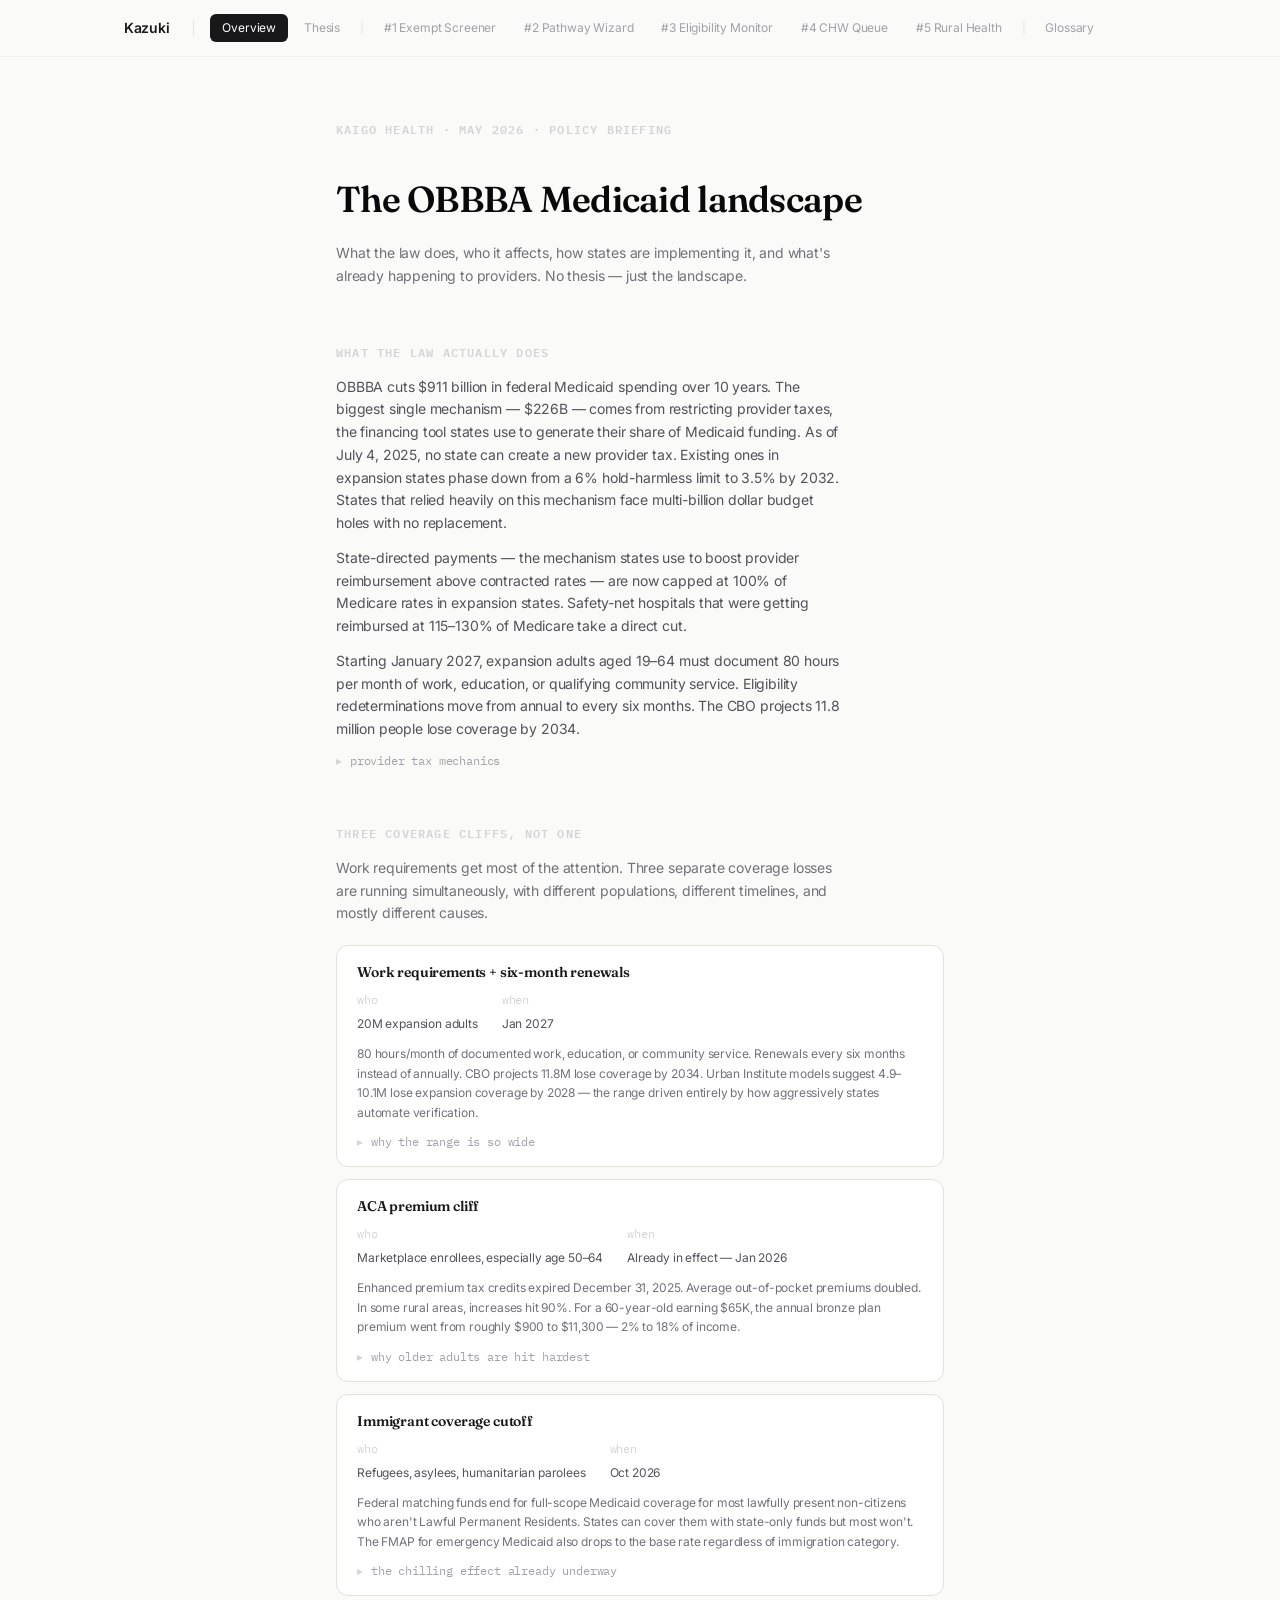
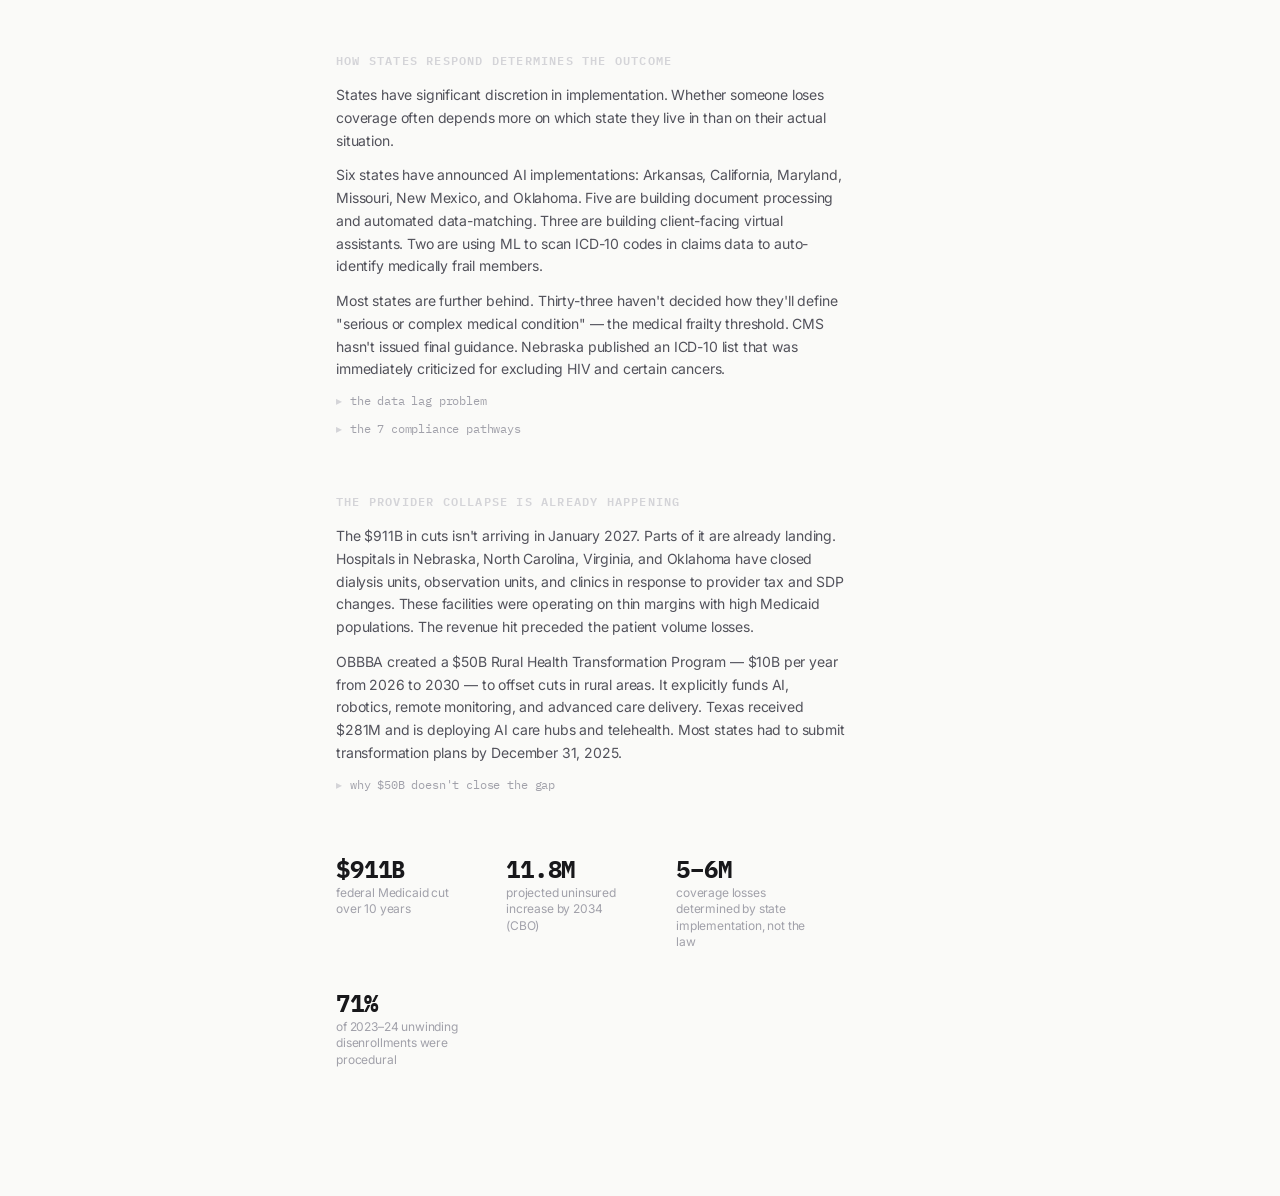
==== writing/medicaid-last-mile/index.html @ a28db586 "Add Medicaid Last Mile interactive post Deploys the Kaigo medicaid-ideas React app as a routed inter" ====
<!doctype html>
<html lang="en">
  <head>
    <meta charset="UTF-8" />
    <meta name="viewport" content="width=device-width, initial-scale=1.0" />
    <title>Medicaid Last Mile — Kaigo Health Thesis | Kazuki</title>
    <meta name="description" content="Millions of eligible people are going to lose Medicaid next year. Not because they stop qualifying — because the compliance systems don't work. Kaigo's working thesis and five product ideas." />
    <link rel="preconnect" href="https://fonts.googleapis.com" />
    <link rel="preconnect" href="https://fonts.gstatic.com" crossorigin />
    <link href="https://fonts.googleapis.com/css2?family=Fraunces:ital,opsz,wght@0,9..144,300;0,9..144,600;0,9..144,700;1,9..144,300&family=IBM+Plex+Mono:wght@400;500&family=Inter:wght@300;400;500;600&display=swap" rel="stylesheet" />
    <script type="module" crossorigin src="/writing/medicaid-last-mile/assets/index-Xry4Dl4O.js"></script>
    <link rel="stylesheet" crossorigin href="/writing/medicaid-last-mile/assets/index-Bd_OWXbX.css">
  </head>
  <body>
    <div id="root"></div>
  </body>
</html>
---- writing/medicaid-last-mile/assets/index-Bd_OWXbX.css ----
*,:before,:after{--tw-border-spacing-x: 0;--tw-border-spacing-y: 0;--tw-translate-x: 0;--tw-translate-y: 0;--tw-rotate: 0;--tw-skew-x: 0;--tw-skew-y: 0;--tw-scale-x: 1;--tw-scale-y: 1;--tw-pan-x: ;--tw-pan-y: ;--tw-pinch-zoom: ;--tw-scroll-snap-strictness: proximity;--tw-gradient-from-position: ;--tw-gradient-via-position: ;--tw-gradient-to-position: ;--tw-ordinal: ;--tw-slashed-zero: ;--tw-numeric-figure: ;--tw-numeric-spacing: ;--tw-numeric-fraction: ;--tw-ring-inset: ;--tw-ring-offset-width: 0px;--tw-ring-offset-color: #fff;--tw-ring-color: rgb(59 130 246 / .5);--tw-ring-offset-shadow: 0 0 #0000;--tw-ring-shadow: 0 0 #0000;--tw-shadow: 0 0 #0000;--tw-shadow-colored: 0 0 #0000;--tw-blur: ;--tw-brightness: ;--tw-contrast: ;--tw-grayscale: ;--tw-hue-rotate: ;--tw-invert: ;--tw-saturate: ;--tw-sepia: ;--tw-drop-shadow: ;--tw-backdrop-blur: ;--tw-backdrop-brightness: ;--tw-backdrop-contrast: ;--tw-backdrop-grayscale: ;--tw-backdrop-hue-rotate: ;--tw-backdrop-invert: ;--tw-backdrop-opacity: ;--tw-backdrop-saturate: ;--tw-backdrop-sepia: ;--tw-contain-size: ;--tw-contain-layout: ;--tw-contain-paint: ;--tw-contain-style: }::backdrop{--tw-border-spacing-x: 0;--tw-border-spacing-y: 0;--tw-translate-x: 0;--tw-translate-y: 0;--tw-rotate: 0;--tw-skew-x: 0;--tw-skew-y: 0;--tw-scale-x: 1;--tw-scale-y: 1;--tw-pan-x: ;--tw-pan-y: ;--tw-pinch-zoom: ;--tw-scroll-snap-strictness: proximity;--tw-gradient-from-position: ;--tw-gradient-via-position: ;--tw-gradient-to-position: ;--tw-ordinal: ;--tw-slashed-zero: ;--tw-numeric-figure: ;--tw-numeric-spacing: ;--tw-numeric-fraction: ;--tw-ring-inset: ;--tw-ring-offset-width: 0px;--tw-ring-offset-color: #fff;--tw-ring-color: rgb(59 130 246 / .5);--tw-ring-offset-shadow: 0 0 #0000;--tw-ring-shadow: 0 0 #0000;--tw-shadow: 0 0 #0000;--tw-shadow-colored: 0 0 #0000;--tw-blur: ;--tw-brightness: ;--tw-contrast: ;--tw-grayscale: ;--tw-hue-rotate: ;--tw-invert: ;--tw-saturate: ;--tw-sepia: ;--tw-drop-shadow: ;--tw-backdrop-blur: ;--tw-backdrop-brightness: ;--tw-backdrop-contrast: ;--tw-backdrop-grayscale: ;--tw-backdrop-hue-rotate: ;--tw-backdrop-invert: ;--tw-backdrop-opacity: ;--tw-backdrop-saturate: ;--tw-backdrop-sepia: ;--tw-contain-size: ;--tw-contain-layout: ;--tw-contain-paint: ;--tw-contain-style: }*,:before,:after{box-sizing:border-box;border-width:0;border-style:solid;border-color:#e5e7eb}:before,:after{--tw-content: ""}html,:host{line-height:1.5;-webkit-text-size-adjust:100%;-moz-tab-size:4;-o-tab-size:4;tab-size:4;font-family:DM Sans,system-ui,sans-serif;font-feature-settings:normal;font-variation-settings:normal;-webkit-tap-highlight-color:transparent}body{margin:0;line-height:inherit}hr{height:0;color:inherit;border-top-width:1px}abbr:where([title]){-webkit-text-decoration:underline dotted;text-decoration:underline dotted}h1,h2,h3,h4,h5,h6{font-size:inherit;font-weight:inherit}a{color:inherit;text-decoration:inherit}b,strong{font-weight:bolder}code,kbd,samp,pre{font-family:IBM Plex Mono,monospace;font-feature-settings:normal;font-variation-settings:normal;font-size:1em}small{font-size:80%}sub,sup{font-size:75%;line-height:0;position:relative;vertical-align:baseline}sub{bottom:-.25em}sup{top:-.5em}table{text-indent:0;border-color:inherit;border-collapse:collapse}button,input,optgroup,select,textarea{font-family:inherit;font-feature-settings:inherit;font-variation-settings:inherit;font-size:100%;font-weight:inherit;line-height:inherit;letter-spacing:inherit;color:inherit;margin:0;padding:0}button,select{text-transform:none}button,input:where([type=button]),input:where([type=reset]),input:where([type=submit]){-webkit-appearance:button;background-color:transparent;background-image:none}:-moz-focusring{outline:auto}:-moz-ui-invalid{box-shadow:none}progress{vertical-align:baseline}::-webkit-inner-spin-button,::-webkit-outer-spin-button{height:auto}[type=search]{-webkit-appearance:textfield;outline-offset:-2px}::-webkit-search-decoration{-webkit-appearance:none}::-webkit-file-upload-button{-webkit-appearance:button;font:inherit}summary{display:list-item}blockquote,dl,dd,h1,h2,h3,h4,h5,h6,hr,figure,p,pre{margin:0}fieldset{margin:0;padding:0}legend{padding:0}ol,ul,menu{list-style:none;margin:0;padding:0}dialog{padding:0}textarea{resize:vertical}input::-moz-placeholder,textarea::-moz-placeholder{opacity:1;color:#9ca3af}input::placeholder,textarea::placeholder{opacity:1;color:#9ca3af}button,[role=button]{cursor:pointer}:disabled{cursor:default}img,svg,video,canvas,audio,iframe,embed,object{display:block;vertical-align:middle}img,video{max-width:100%;height:auto}[hidden]:where(:not([hidden=until-found])){display:none}.visible{visibility:visible}.collapse{visibility:collapse}.fixed{position:fixed}.absolute{position:absolute}.relative{position:relative}.sticky{position:sticky}.-left-5{left:-1.25rem}.bottom-2{bottom:.5rem}.left-\[5px\]{left:5px}.right-5{right:1.25rem}.top-0{top:0}.top-1{top:.25rem}.top-1\/2{top:50%}.top-2{top:.5rem}.z-40{z-index:40}.z-50{z-index:50}.m-3{margin:.75rem}.mx-1{margin-left:.25rem;margin-right:.25rem}.mx-auto{margin-left:auto;margin-right:auto}.mb-0{margin-bottom:0}.mb-0\.5{margin-bottom:.125rem}.mb-1{margin-bottom:.25rem}.mb-1\.5{margin-bottom:.375rem}.mb-10{margin-bottom:2.5rem}.mb-14{margin-bottom:3.5rem}.mb-2{margin-bottom:.5rem}.mb-2\.5{margin-bottom:.625rem}.mb-3{margin-bottom:.75rem}.mb-4{margin-bottom:1rem}.mb-5{margin-bottom:1.25rem}.mb-6{margin-bottom:1.5rem}.mb-8{margin-bottom:2rem}.ml-1{margin-left:.25rem}.ml-4{margin-left:1rem}.ml-7{margin-left:1.75rem}.ml-8{margin-left:2rem}.ml-auto{margin-left:auto}.mr-4{margin-right:1rem}.mr-6{margin-right:1.5rem}.mr-\[3px\]{margin-right:3px}.mt-0\.5{margin-top:.125rem}.mt-1{margin-top:.25rem}.mt-1\.5{margin-top:.375rem}.mt-3{margin-top:.75rem}.mt-4{margin-top:1rem}.mt-5{margin-top:1.25rem}.mt-auto{margin-top:auto}.mt-px{margin-top:1px}.block{display:block}.inline{display:inline}.flex{display:flex}.grid{display:grid}.hidden{display:none}.h-1{height:.25rem}.h-1\.5{height:.375rem}.h-12{height:3rem}.h-14{height:3.5rem}.h-2\.5{height:.625rem}.h-3{height:.75rem}.h-4{height:1rem}.h-8{height:2rem}.h-fit{height:-moz-fit-content;height:fit-content}.h-px{height:1px}.min-h-screen{min-height:100vh}.w-1\.5{width:.375rem}.w-1\/2{width:50%}.w-10{width:2.5rem}.w-12{width:3rem}.w-2\.5{width:.625rem}.w-2\/5{width:40%}.w-20{width:5rem}.w-24{width:6rem}.w-3{width:.75rem}.w-4{width:1rem}.w-5\/12{width:41.666667%}.w-7{width:1.75rem}.w-8{width:2rem}.w-full{width:100%}.w-px{width:1px}.min-w-0{min-width:0px}.max-w-2xl{max-width:42rem}.max-w-\[120px\]{max-width:120px}.max-w-\[130px\]{max-width:130px}.max-w-lg{max-width:32rem}.max-w-xl{max-width:36rem}.max-w-xs{max-width:20rem}.flex-1{flex:1 1 0%}.flex-shrink-0{flex-shrink:0}.-translate-y-1\/2{--tw-translate-y: -50%;transform:translate(var(--tw-translate-x),var(--tw-translate-y)) rotate(var(--tw-rotate)) skew(var(--tw-skew-x)) skewY(var(--tw-skew-y)) scaleX(var(--tw-scale-x)) scaleY(var(--tw-scale-y))}@keyframes pulse{50%{opacity:.5}}.animate-pulse{animation:pulse 2s cubic-bezier(.4,0,.6,1) infinite}.cursor-default{cursor:default}.select-none{-webkit-user-select:none;-moz-user-select:none;user-select:none}.resize-none{resize:none}.scroll-mt-16{scroll-margin-top:4rem}.grid-cols-3{grid-template-columns:repeat(3,minmax(0,1fr))}.flex-col{flex-direction:column}.flex-wrap{flex-wrap:wrap}.items-start{align-items:flex-start}.items-end{align-items:flex-end}.items-center{align-items:center}.justify-center{justify-content:center}.justify-between{justify-content:space-between}.gap-1{gap:.25rem}.gap-1\.5{gap:.375rem}.gap-10{gap:2.5rem}.gap-2{gap:.5rem}.gap-2\.5{gap:.625rem}.gap-3{gap:.75rem}.gap-4{gap:1rem}.gap-6{gap:1.5rem}.gap-8{gap:2rem}.gap-px{gap:1px}.space-y-1>:not([hidden])~:not([hidden]){--tw-space-y-reverse: 0;margin-top:calc(.25rem * calc(1 - var(--tw-space-y-reverse)));margin-bottom:calc(.25rem * var(--tw-space-y-reverse))}.space-y-1\.5>:not([hidden])~:not([hidden]){--tw-space-y-reverse: 0;margin-top:calc(.375rem * calc(1 - var(--tw-space-y-reverse)));margin-bottom:calc(.375rem * var(--tw-space-y-reverse))}.space-y-2>:not([hidden])~:not([hidden]){--tw-space-y-reverse: 0;margin-top:calc(.5rem * calc(1 - var(--tw-space-y-reverse)));margin-bottom:calc(.5rem * var(--tw-space-y-reverse))}.space-y-2\.5>:not([hidden])~:not([hidden]){--tw-space-y-reverse: 0;margin-top:calc(.625rem * calc(1 - var(--tw-space-y-reverse)));margin-bottom:calc(.625rem * var(--tw-space-y-reverse))}.space-y-3>:not([hidden])~:not([hidden]){--tw-space-y-reverse: 0;margin-top:calc(.75rem * calc(1 - var(--tw-space-y-reverse)));margin-bottom:calc(.75rem * var(--tw-space-y-reverse))}.space-y-4>:not([hidden])~:not([hidden]){--tw-space-y-reverse: 0;margin-top:calc(1rem * calc(1 - var(--tw-space-y-reverse)));margin-bottom:calc(1rem * var(--tw-space-y-reverse))}.space-y-px>:not([hidden])~:not([hidden]){--tw-space-y-reverse: 0;margin-top:calc(1px * calc(1 - var(--tw-space-y-reverse)));margin-bottom:calc(1px * var(--tw-space-y-reverse))}.overflow-auto{overflow:auto}.overflow-hidden{overflow:hidden}.truncate{overflow:hidden;text-overflow:ellipsis;white-space:nowrap}.whitespace-nowrap{white-space:nowrap}.rounded{border-radius:.25rem}.rounded-2xl{border-radius:1rem}.rounded-full{border-radius:9999px}.rounded-lg{border-radius:.5rem}.rounded-md{border-radius:.375rem}.rounded-xl{border-radius:.75rem}.border{border-width:1px}.border-2{border-width:2px}.border-b{border-bottom-width:1px}.border-l{border-left-width:1px}.border-l-4{border-left-width:4px}.border-r{border-right-width:1px}.border-t{border-top-width:1px}.border-t-2{border-top-width:2px}.border-dashed{border-style:dashed}.border-\[\#F0F0EC\]{--tw-border-opacity: 1;border-color:rgb(240 240 236 / var(--tw-border-opacity, 1))}.border-\[\#e4e1d9\]{--tw-border-opacity: 1;border-color:rgb(228 225 217 / var(--tw-border-opacity, 1))}.border-\[\#f4f2ee\]{--tw-border-opacity: 1;border-color:rgb(244 242 238 / var(--tw-border-opacity, 1))}.border-amber-100{--tw-border-opacity: 1;border-color:rgb(254 243 199 / var(--tw-border-opacity, 1))}.border-blue-100{--tw-border-opacity: 1;border-color:rgb(219 234 254 / var(--tw-border-opacity, 1))}.border-emerald-100{--tw-border-opacity: 1;border-color:rgb(209 250 229 / var(--tw-border-opacity, 1))}.border-orange-100{--tw-border-opacity: 1;border-color:rgb(255 237 213 / var(--tw-border-opacity, 1))}.border-red-100{--tw-border-opacity: 1;border-color:rgb(254 226 226 / var(--tw-border-opacity, 1))}.border-violet-100{--tw-border-opacity: 1;border-color:rgb(237 233 254 / var(--tw-border-opacity, 1))}.border-white{--tw-border-opacity: 1;border-color:rgb(255 255 255 / var(--tw-border-opacity, 1))}.border-white\/20{border-color:#fff3}.border-zinc-100{--tw-border-opacity: 1;border-color:rgb(244 244 245 / var(--tw-border-opacity, 1))}.border-zinc-200{--tw-border-opacity: 1;border-color:rgb(228 228 231 / var(--tw-border-opacity, 1))}.border-zinc-50{--tw-border-opacity: 1;border-color:rgb(250 250 250 / var(--tw-border-opacity, 1))}.border-zinc-800{--tw-border-opacity: 1;border-color:rgb(39 39 42 / var(--tw-border-opacity, 1))}.border-zinc-900{--tw-border-opacity: 1;border-color:rgb(24 24 27 / var(--tw-border-opacity, 1))}.bg-\[\#e4e1d9\]{--tw-bg-opacity: 1;background-color:rgb(228 225 217 / var(--tw-bg-opacity, 1))}.bg-amber-400{--tw-bg-opacity: 1;background-color:rgb(251 191 36 / var(--tw-bg-opacity, 1))}.bg-amber-50{--tw-bg-opacity: 1;background-color:rgb(255 251 235 / var(--tw-bg-opacity, 1))}.bg-blue-400{--tw-bg-opacity: 1;background-color:rgb(96 165 250 / var(--tw-bg-opacity, 1))}.bg-blue-50{--tw-bg-opacity: 1;background-color:rgb(239 246 255 / var(--tw-bg-opacity, 1))}.bg-emerald-100{--tw-bg-opacity: 1;background-color:rgb(209 250 229 / var(--tw-bg-opacity, 1))}.bg-emerald-400{--tw-bg-opacity: 1;background-color:rgb(52 211 153 / var(--tw-bg-opacity, 1))}.bg-emerald-50{--tw-bg-opacity: 1;background-color:rgb(236 253 245 / var(--tw-bg-opacity, 1))}.bg-emerald-500{--tw-bg-opacity: 1;background-color:rgb(16 185 129 / var(--tw-bg-opacity, 1))}.bg-green-400{--tw-bg-opacity: 1;background-color:rgb(74 222 128 / var(--tw-bg-opacity, 1))}.bg-orange-400{--tw-bg-opacity: 1;background-color:rgb(251 146 60 / var(--tw-bg-opacity, 1))}.bg-orange-50{--tw-bg-opacity: 1;background-color:rgb(255 247 237 / var(--tw-bg-opacity, 1))}.bg-red-400{--tw-bg-opacity: 1;background-color:rgb(248 113 113 / var(--tw-bg-opacity, 1))}.bg-red-50{--tw-bg-opacity: 1;background-color:rgb(254 242 242 / var(--tw-bg-opacity, 1))}.bg-violet-50{--tw-bg-opacity: 1;background-color:rgb(245 243 255 / var(--tw-bg-opacity, 1))}.bg-white{--tw-bg-opacity: 1;background-color:rgb(255 255 255 / var(--tw-bg-opacity, 1))}.bg-white\/10{background-color:#ffffff1a}.bg-zinc-100{--tw-bg-opacity: 1;background-color:rgb(244 244 245 / var(--tw-bg-opacity, 1))}.bg-zinc-200{--tw-bg-opacity: 1;background-color:rgb(228 228 231 / var(--tw-bg-opacity, 1))}.bg-zinc-300{--tw-bg-opacity: 1;background-color:rgb(212 212 216 / var(--tw-bg-opacity, 1))}.bg-zinc-50{--tw-bg-opacity: 1;background-color:rgb(250 250 250 / var(--tw-bg-opacity, 1))}.bg-zinc-700{--tw-bg-opacity: 1;background-color:rgb(63 63 70 / var(--tw-bg-opacity, 1))}.bg-zinc-800{--tw-bg-opacity: 1;background-color:rgb(39 39 42 / var(--tw-bg-opacity, 1))}.bg-zinc-900{--tw-bg-opacity: 1;background-color:rgb(24 24 27 / var(--tw-bg-opacity, 1))}.p-12{padding:3rem}.p-2{padding:.5rem}.p-2\.5{padding:.625rem}.p-3{padding:.75rem}.p-4{padding:1rem}.p-5{padding:1.25rem}.p-6{padding:1.5rem}.p-8{padding:2rem}.px-1{padding-left:.25rem;padding-right:.25rem}.px-1\.5{padding-left:.375rem;padding-right:.375rem}.px-2{padding-left:.5rem;padding-right:.5rem}.px-2\.5{padding-left:.625rem;padding-right:.625rem}.px-3{padding-left:.75rem;padding-right:.75rem}.px-4{padding-left:1rem;padding-right:1rem}.px-5{padding-left:1.25rem;padding-right:1.25rem}.px-6{padding-left:1.5rem;padding-right:1.5rem}.px-8{padding-left:2rem;padding-right:2rem}.py-0\.5{padding-top:.125rem;padding-bottom:.125rem}.py-1{padding-top:.25rem;padding-bottom:.25rem}.py-1\.5{padding-top:.375rem;padding-bottom:.375rem}.py-12{padding-top:3rem;padding-bottom:3rem}.py-2{padding-top:.5rem;padding-bottom:.5rem}.py-2\.5{padding-top:.625rem;padding-bottom:.625rem}.py-20{padding-top:5rem;padding-bottom:5rem}.py-3{padding-top:.75rem;padding-bottom:.75rem}.py-4{padding-top:1rem;padding-bottom:1rem}.py-5{padding-top:1.25rem;padding-bottom:1.25rem}.pb-14{padding-bottom:3.5rem}.pb-16{padding-bottom:4rem}.pb-20{padding-bottom:5rem}.pb-24{padding-bottom:6rem}.pb-3{padding-bottom:.75rem}.pb-32{padding-bottom:8rem}.pb-4{padding-bottom:1rem}.pb-6{padding-bottom:1.5rem}.pl-4{padding-left:1rem}.pl-5{padding-left:1.25rem}.pl-7{padding-left:1.75rem}.pt-0{padding-top:0}.pt-16{padding-top:4rem}.pt-2{padding-top:.5rem}.pt-4{padding-top:1rem}.pt-8{padding-top:2rem}.text-left{text-align:left}.text-center{text-align:center}.text-right{text-align:right}.font-mono{font-family:IBM Plex Mono,monospace}.text-2xl{font-size:1.5rem;line-height:2rem}.text-3xl{font-size:1.875rem;line-height:2.25rem}.text-4xl{font-size:2.25rem;line-height:2.5rem}.text-base{font-size:1rem;line-height:1.5rem}.text-lg{font-size:1.125rem;line-height:1.75rem}.text-sm{font-size:.875rem;line-height:1.25rem}.text-xl{font-size:1.25rem;line-height:1.75rem}.text-xs{font-size:.75rem;line-height:1rem}.font-bold{font-weight:700}.font-medium{font-weight:500}.font-semibold{font-weight:600}.uppercase{text-transform:uppercase}.italic{font-style:italic}.tabular-nums{--tw-numeric-spacing: tabular-nums;font-variant-numeric:var(--tw-ordinal) var(--tw-slashed-zero) var(--tw-numeric-figure) var(--tw-numeric-spacing) var(--tw-numeric-fraction)}.leading-none{line-height:1}.leading-relaxed{line-height:1.625}.leading-snug{line-height:1.375}.leading-tight{line-height:1.25}.tracking-\[0\.2em\]{letter-spacing:.2em}.tracking-widest{letter-spacing:.1em}.text-amber-500{--tw-text-opacity: 1;color:rgb(245 158 11 / var(--tw-text-opacity, 1))}.text-amber-600{--tw-text-opacity: 1;color:rgb(217 119 6 / var(--tw-text-opacity, 1))}.text-amber-700{--tw-text-opacity: 1;color:rgb(180 83 9 / var(--tw-text-opacity, 1))}.text-amber-800{--tw-text-opacity: 1;color:rgb(146 64 14 / var(--tw-text-opacity, 1))}.text-blue-400{--tw-text-opacity: 1;color:rgb(96 165 250 / var(--tw-text-opacity, 1))}.text-blue-600{--tw-text-opacity: 1;color:rgb(37 99 235 / var(--tw-text-opacity, 1))}.text-blue-700{--tw-text-opacity: 1;color:rgb(29 78 216 / var(--tw-text-opacity, 1))}.text-blue-800{--tw-text-opacity: 1;color:rgb(30 64 175 / var(--tw-text-opacity, 1))}.text-emerald-400{--tw-text-opacity: 1;color:rgb(52 211 153 / var(--tw-text-opacity, 1))}.text-emerald-500{--tw-text-opacity: 1;color:rgb(16 185 129 / var(--tw-text-opacity, 1))}.text-emerald-600{--tw-text-opacity: 1;color:rgb(5 150 105 / var(--tw-text-opacity, 1))}.text-emerald-700{--tw-text-opacity: 1;color:rgb(4 120 87 / var(--tw-text-opacity, 1))}.text-emerald-800{--tw-text-opacity: 1;color:rgb(6 95 70 / var(--tw-text-opacity, 1))}.text-orange-500{--tw-text-opacity: 1;color:rgb(249 115 22 / var(--tw-text-opacity, 1))}.text-orange-700{--tw-text-opacity: 1;color:rgb(194 65 12 / var(--tw-text-opacity, 1))}.text-red-400{--tw-text-opacity: 1;color:rgb(248 113 113 / var(--tw-text-opacity, 1))}.text-red-500{--tw-text-opacity: 1;color:rgb(239 68 68 / var(--tw-text-opacity, 1))}.text-red-600{--tw-text-opacity: 1;color:rgb(220 38 38 / var(--tw-text-opacity, 1))}.text-red-700{--tw-text-opacity: 1;color:rgb(185 28 28 / var(--tw-text-opacity, 1))}.text-violet-600{--tw-text-opacity: 1;color:rgb(124 58 237 / var(--tw-text-opacity, 1))}.text-white{--tw-text-opacity: 1;color:rgb(255 255 255 / var(--tw-text-opacity, 1))}.text-zinc-200{--tw-text-opacity: 1;color:rgb(228 228 231 / var(--tw-text-opacity, 1))}.text-zinc-300{--tw-text-opacity: 1;color:rgb(212 212 216 / var(--tw-text-opacity, 1))}.text-zinc-400{--tw-text-opacity: 1;color:rgb(161 161 170 / var(--tw-text-opacity, 1))}.text-zinc-500{--tw-text-opacity: 1;color:rgb(113 113 122 / var(--tw-text-opacity, 1))}.text-zinc-600{--tw-text-opacity: 1;color:rgb(82 82 91 / var(--tw-text-opacity, 1))}.text-zinc-700{--tw-text-opacity: 1;color:rgb(63 63 70 / var(--tw-text-opacity, 1))}.text-zinc-800{--tw-text-opacity: 1;color:rgb(39 39 42 / var(--tw-text-opacity, 1))}.text-zinc-900{--tw-text-opacity: 1;color:rgb(24 24 27 / var(--tw-text-opacity, 1))}.text-zinc-950{--tw-text-opacity: 1;color:rgb(9 9 11 / var(--tw-text-opacity, 1))}.placeholder-zinc-300::-moz-placeholder{--tw-placeholder-opacity: 1;color:rgb(212 212 216 / var(--tw-placeholder-opacity, 1))}.placeholder-zinc-300::placeholder{--tw-placeholder-opacity: 1;color:rgb(212 212 216 / var(--tw-placeholder-opacity, 1))}.opacity-50{opacity:.5}.shadow{--tw-shadow: 0 1px 3px 0 rgb(0 0 0 / .1), 0 1px 2px -1px rgb(0 0 0 / .1);--tw-shadow-colored: 0 1px 3px 0 var(--tw-shadow-color), 0 1px 2px -1px var(--tw-shadow-color);box-shadow:var(--tw-ring-offset-shadow, 0 0 #0000),var(--tw-ring-shadow, 0 0 #0000),var(--tw-shadow)}.shadow-2xl{--tw-shadow: 0 25px 50px -12px rgb(0 0 0 / .25);--tw-shadow-colored: 0 25px 50px -12px var(--tw-shadow-color);box-shadow:var(--tw-ring-offset-shadow, 0 0 #0000),var(--tw-ring-shadow, 0 0 #0000),var(--tw-shadow)}.blur{--tw-blur: blur(8px);filter:var(--tw-blur) var(--tw-brightness) var(--tw-contrast) var(--tw-grayscale) var(--tw-hue-rotate) var(--tw-invert) var(--tw-saturate) var(--tw-sepia) var(--tw-drop-shadow)}.filter{filter:var(--tw-blur) var(--tw-brightness) var(--tw-contrast) var(--tw-grayscale) var(--tw-hue-rotate) var(--tw-invert) var(--tw-saturate) var(--tw-sepia) var(--tw-drop-shadow)}.transition{transition-property:color,background-color,border-color,text-decoration-color,fill,stroke,opacity,box-shadow,transform,filter,backdrop-filter;transition-timing-function:cubic-bezier(.4,0,.2,1);transition-duration:.15s}.transition-all{transition-property:all;transition-timing-function:cubic-bezier(.4,0,.2,1);transition-duration:.15s}.transition-colors{transition-property:color,background-color,border-color,text-decoration-color,fill,stroke;transition-timing-function:cubic-bezier(.4,0,.2,1);transition-duration:.15s}.duration-150{transition-duration:.15s}.duration-200{transition-duration:.2s}.duration-300{transition-duration:.3s}:root{--page-bg: #FAFAF8;--sidebar-bg: #F0F0EC;--card-bg: #ffffff;--ink: #1A1A1A;--ink-muted: #6B6B6B;--ink-faint: #9B9B9B;--chain-problem: #dc2626;--chain-prior: #c2410c;--chain-shift: #1d4ed8;--chain-approach: #15803d;--chain-reality: #a16207;--rule: #E8E8E4}*{box-sizing:border-box}body{margin:0;background:var(--page-bg);color:var(--ink);font-family:Inter,system-ui,sans-serif;-webkit-font-smoothing:antialiased;letter-spacing:-.01em}.evidence{font-family:IBM Plex Mono,monospace;font-size:.8em;font-weight:500;background:#fef3c7;color:#92400e;padding:0 4px;border-radius:2px}.chain-line{background:linear-gradient(to bottom,var(--chain-problem) 0%,var(--chain-prior) 25%,var(--chain-shift) 50%,var(--chain-approach) 75%,var(--chain-reality) 100%)}@keyframes sectionPulse{0%{background-color:#fbbf2426}to{background-color:transparent}}.section-pulse{animation:sectionPulse 1.2s ease-out forwards}::-webkit-scrollbar{width:6px;height:6px}::-webkit-scrollbar-track{background:transparent}::-webkit-scrollbar-thumb{background:var(--rule);border-radius:3px}::-webkit-scrollbar-thumb:hover{background:var(--ink-faint)}.last\:border-0:last-child{border-width:0px}.hover\:border-zinc-300:hover{--tw-border-opacity: 1;border-color:rgb(212 212 216 / var(--tw-border-opacity, 1))}.hover\:border-zinc-400:hover{--tw-border-opacity: 1;border-color:rgb(161 161 170 / var(--tw-border-opacity, 1))}.hover\:bg-red-50:hover{--tw-bg-opacity: 1;background-color:rgb(254 242 242 / var(--tw-bg-opacity, 1))}.hover\:bg-zinc-200\/60:hover{background-color:#e4e4e799}.hover\:bg-zinc-50:hover{--tw-bg-opacity: 1;background-color:rgb(250 250 250 / var(--tw-bg-opacity, 1))}.hover\:bg-zinc-700:hover{--tw-bg-opacity: 1;background-color:rgb(63 63 70 / var(--tw-bg-opacity, 1))}.hover\:text-zinc-500:hover{--tw-text-opacity: 1;color:rgb(113 113 122 / var(--tw-text-opacity, 1))}.hover\:text-zinc-600:hover{--tw-text-opacity: 1;color:rgb(82 82 91 / var(--tw-text-opacity, 1))}.hover\:text-zinc-700:hover{--tw-text-opacity: 1;color:rgb(63 63 70 / var(--tw-text-opacity, 1))}.hover\:shadow-sm:hover{--tw-shadow: 0 1px 2px 0 rgb(0 0 0 / .05);--tw-shadow-colored: 0 1px 2px 0 var(--tw-shadow-color);box-shadow:var(--tw-ring-offset-shadow, 0 0 #0000),var(--tw-ring-shadow, 0 0 #0000),var(--tw-shadow)}.focus\:border-zinc-400:focus{--tw-border-opacity: 1;border-color:rgb(161 161 170 / var(--tw-border-opacity, 1))}.focus\:outline-none:focus{outline:2px solid transparent;outline-offset:2px}.group:hover .group-hover\:scale-125{--tw-scale-x: 1.25;--tw-scale-y: 1.25;transform:translate(var(--tw-translate-x),var(--tw-translate-y)) rotate(var(--tw-rotate)) skew(var(--tw-skew-x)) skewY(var(--tw-skew-y)) scaleX(var(--tw-scale-x)) scaleY(var(--tw-scale-y))}.group:hover .group-hover\:text-zinc-500{--tw-text-opacity: 1;color:rgb(113 113 122 / var(--tw-text-opacity, 1))}@media (min-width: 1024px){.lg\:flex{display:flex}}
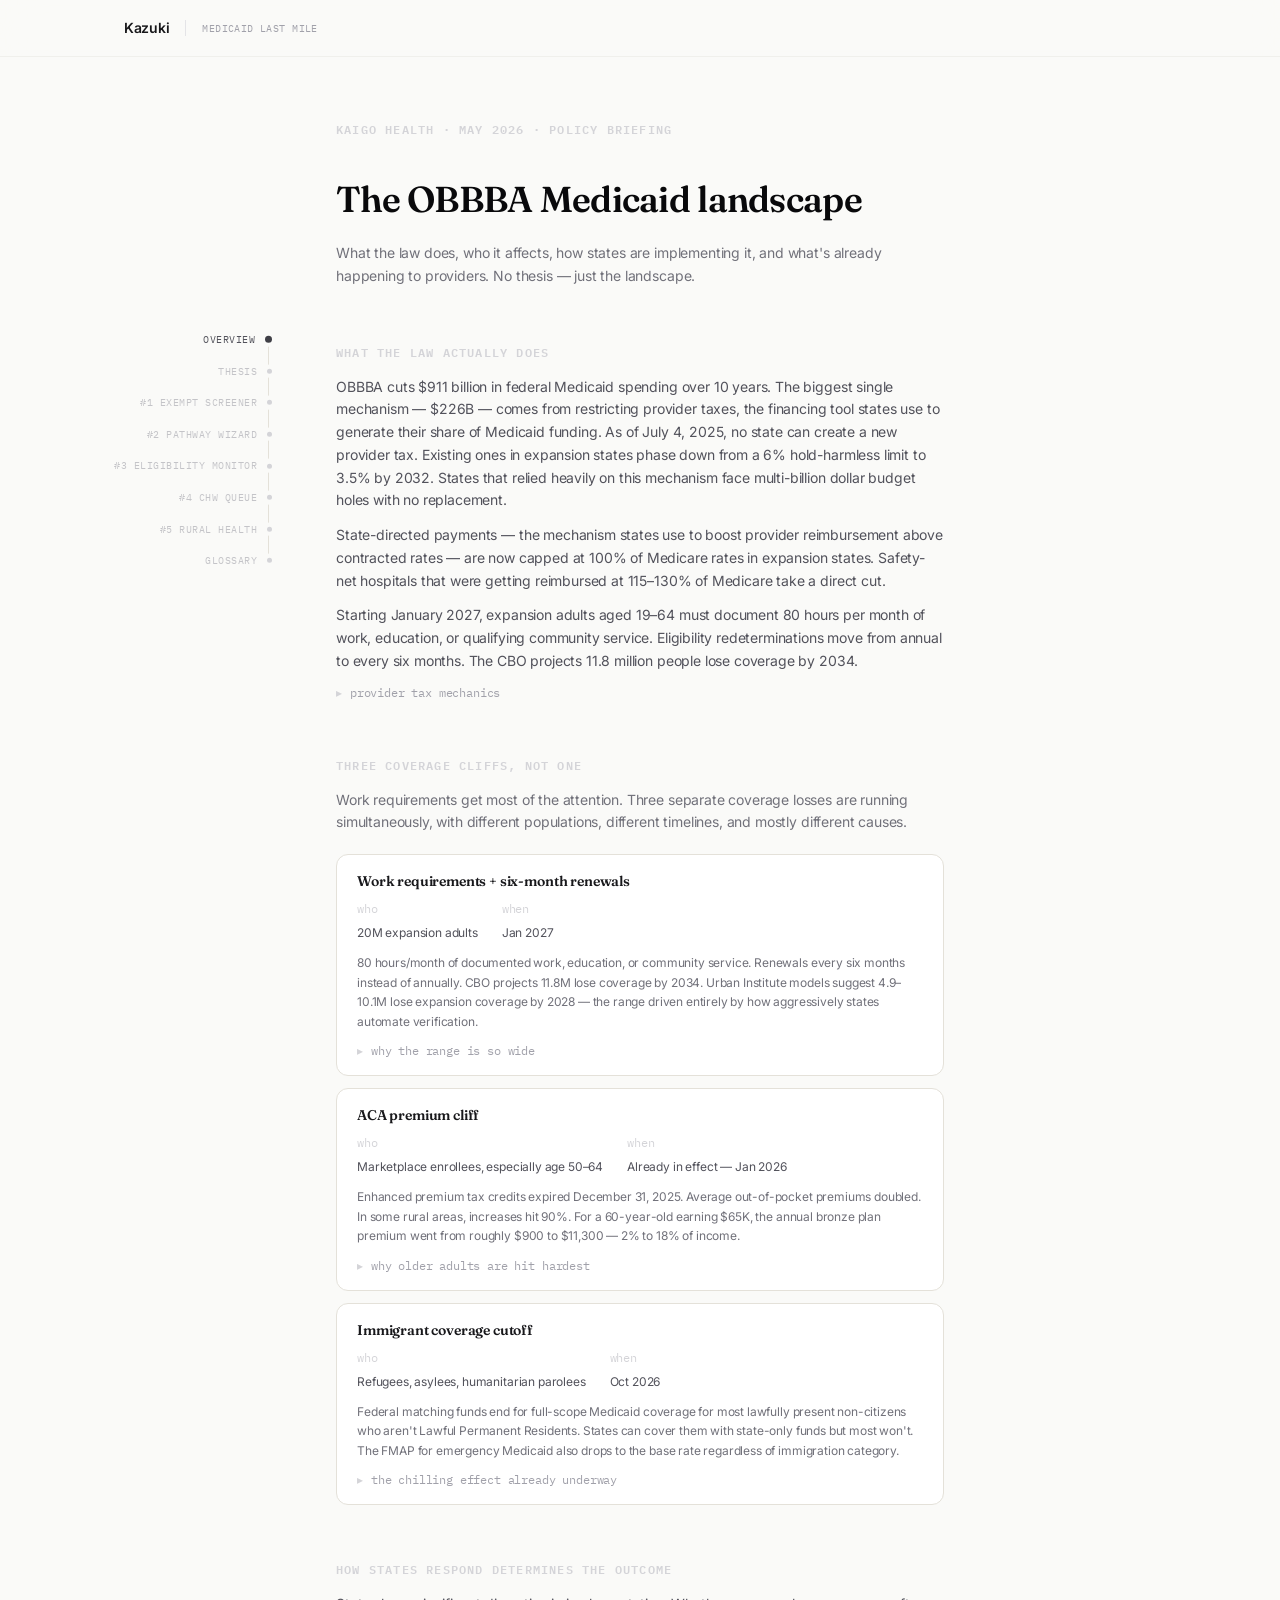
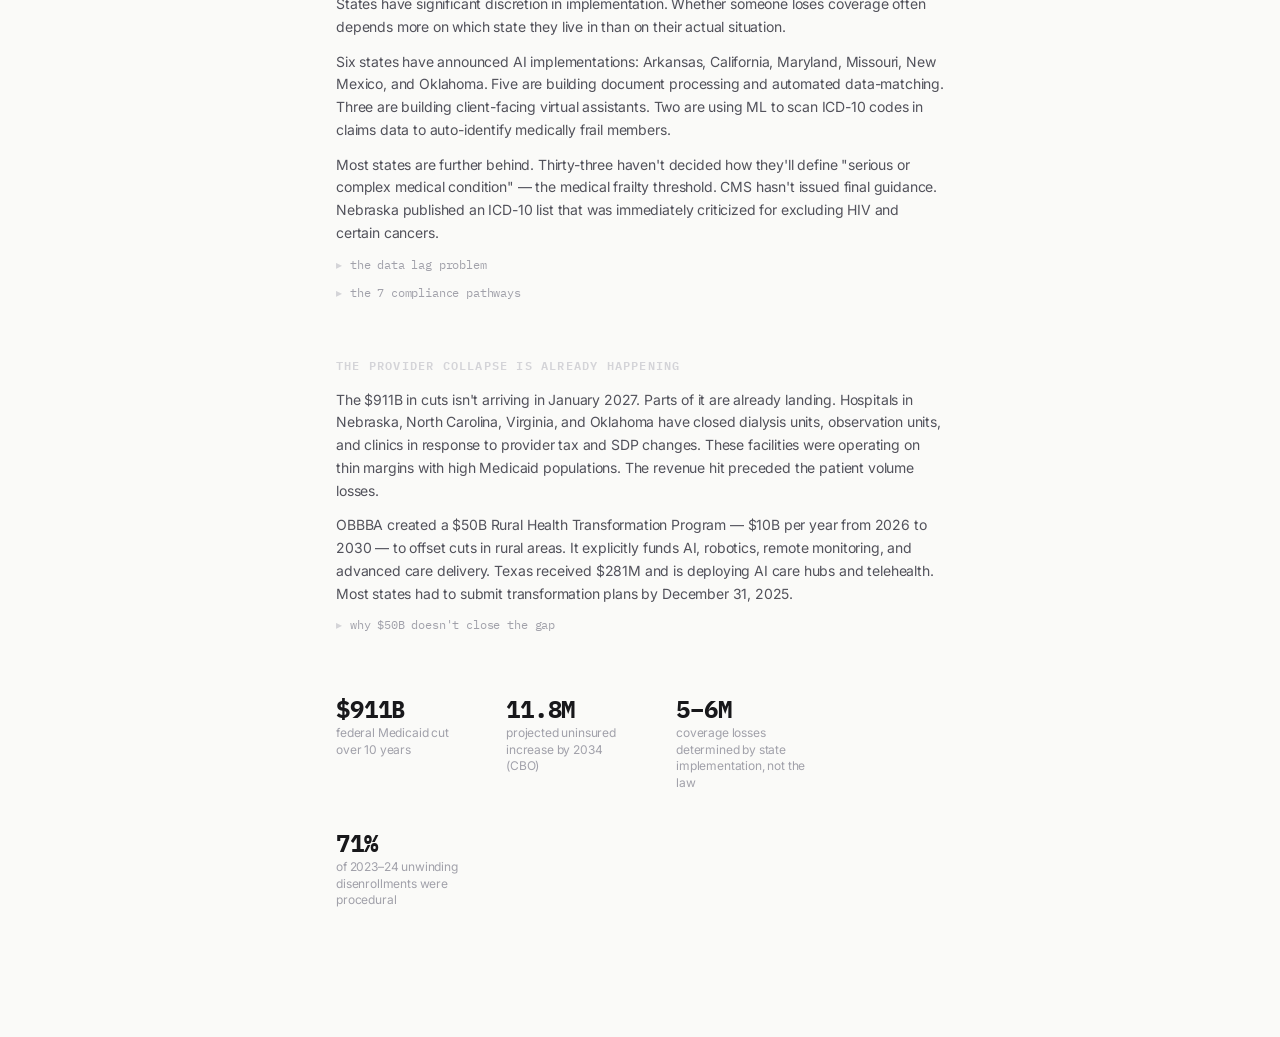
==== commit caef18eb: "Fact-check and cite Medicaid Last Mile post Fixes 4 inaccurate claims (CBO 11.8M→10M enacted figure," ====
--- a/writing/medicaid-last-mile/index.html
+++ b/writing/medicaid-last-mile/index.html
@@ -8,8 +8,8 @@
     <link rel="preconnect" href="https://fonts.googleapis.com" />
     <link rel="preconnect" href="https://fonts.gstatic.com" crossorigin />
     <link href="https://fonts.googleapis.com/css2?family=Fraunces:ital,opsz,wght@0,9..144,300;0,9..144,600;0,9..144,700;1,9..144,300&family=IBM+Plex+Mono:wght@400;500&family=Inter:wght@300;400;500;600&display=swap" rel="stylesheet" />
-    <script type="module" crossorigin src="/writing/medicaid-last-mile/assets/index-Xry4Dl4O.js"></script>
-    <link rel="stylesheet" crossorigin href="/writing/medicaid-last-mile/assets/index-Bd_OWXbX.css">
+    <script type="module" crossorigin src="/writing/medicaid-last-mile/assets/index-CsgdcC8s.js"></script>
+    <link rel="stylesheet" crossorigin href="/writing/medicaid-last-mile/assets/index-CNmZKtvT.css">
   </head>
   <body>
     <div id="root"></div>
--- a/writing/medicaid-last-mile/assets/index-CNmZKtvT.css
+++ b/writing/medicaid-last-mile/assets/index-CNmZKtvT.css
@@ -0,0 +1 @@
+*,:before,:after{--tw-border-spacing-x: 0;--tw-border-spacing-y: 0;--tw-translate-x: 0;--tw-translate-y: 0;--tw-rotate: 0;--tw-skew-x: 0;--tw-skew-y: 0;--tw-scale-x: 1;--tw-scale-y: 1;--tw-pan-x: ;--tw-pan-y: ;--tw-pinch-zoom: ;--tw-scroll-snap-strictness: proximity;--tw-gradient-from-position: ;--tw-gradient-via-position: ;--tw-gradient-to-position: ;--tw-ordinal: ;--tw-slashed-zero: ;--tw-numeric-figure: ;--tw-numeric-spacing: ;--tw-numeric-fraction: ;--tw-ring-inset: ;--tw-ring-offset-width: 0px;--tw-ring-offset-color: #fff;--tw-ring-color: rgb(59 130 246 / .5);--tw-ring-offset-shadow: 0 0 #0000;--tw-ring-shadow: 0 0 #0000;--tw-shadow: 0 0 #0000;--tw-shadow-colored: 0 0 #0000;--tw-blur: ;--tw-brightness: ;--tw-contrast: ;--tw-grayscale: ;--tw-hue-rotate: ;--tw-invert: ;--tw-saturate: ;--tw-sepia: ;--tw-drop-shadow: ;--tw-backdrop-blur: ;--tw-backdrop-brightness: ;--tw-backdrop-contrast: ;--tw-backdrop-grayscale: ;--tw-backdrop-hue-rotate: ;--tw-backdrop-invert: ;--tw-backdrop-opacity: ;--tw-backdrop-saturate: ;--tw-backdrop-sepia: ;--tw-contain-size: ;--tw-contain-layout: ;--tw-contain-paint: ;--tw-contain-style: }::backdrop{--tw-border-spacing-x: 0;--tw-border-spacing-y: 0;--tw-translate-x: 0;--tw-translate-y: 0;--tw-rotate: 0;--tw-skew-x: 0;--tw-skew-y: 0;--tw-scale-x: 1;--tw-scale-y: 1;--tw-pan-x: ;--tw-pan-y: ;--tw-pinch-zoom: ;--tw-scroll-snap-strictness: proximity;--tw-gradient-from-position: ;--tw-gradient-via-position: ;--tw-gradient-to-position: ;--tw-ordinal: ;--tw-slashed-zero: ;--tw-numeric-figure: ;--tw-numeric-spacing: ;--tw-numeric-fraction: ;--tw-ring-inset: ;--tw-ring-offset-width: 0px;--tw-ring-offset-color: #fff;--tw-ring-color: rgb(59 130 246 / .5);--tw-ring-offset-shadow: 0 0 #0000;--tw-ring-shadow: 0 0 #0000;--tw-shadow: 0 0 #0000;--tw-shadow-colored: 0 0 #0000;--tw-blur: ;--tw-brightness: ;--tw-contrast: ;--tw-grayscale: ;--tw-hue-rotate: ;--tw-invert: ;--tw-saturate: ;--tw-sepia: ;--tw-drop-shadow: ;--tw-backdrop-blur: ;--tw-backdrop-brightness: ;--tw-backdrop-contrast: ;--tw-backdrop-grayscale: ;--tw-backdrop-hue-rotate: ;--tw-backdrop-invert: ;--tw-backdrop-opacity: ;--tw-backdrop-saturate: ;--tw-backdrop-sepia: ;--tw-contain-size: ;--tw-contain-layout: ;--tw-contain-paint: ;--tw-contain-style: }*,:before,:after{box-sizing:border-box;border-width:0;border-style:solid;border-color:#e5e7eb}:before,:after{--tw-content: ""}html,:host{line-height:1.5;-webkit-text-size-adjust:100%;-moz-tab-size:4;-o-tab-size:4;tab-size:4;font-family:DM Sans,system-ui,sans-serif;font-feature-settings:normal;font-variation-settings:normal;-webkit-tap-highlight-color:transparent}body{margin:0;line-height:inherit}hr{height:0;color:inherit;border-top-width:1px}abbr:where([title]){-webkit-text-decoration:underline dotted;text-decoration:underline dotted}h1,h2,h3,h4,h5,h6{font-size:inherit;font-weight:inherit}a{color:inherit;text-decoration:inherit}b,strong{font-weight:bolder}code,kbd,samp,pre{font-family:IBM Plex Mono,monospace;font-feature-settings:normal;font-variation-settings:normal;font-size:1em}small{font-size:80%}sub,sup{font-size:75%;line-height:0;position:relative;vertical-align:baseline}sub{bottom:-.25em}sup{top:-.5em}table{text-indent:0;border-color:inherit;border-collapse:collapse}button,input,optgroup,select,textarea{font-family:inherit;font-feature-settings:inherit;font-variation-settings:inherit;font-size:100%;font-weight:inherit;line-height:inherit;letter-spacing:inherit;color:inherit;margin:0;padding:0}button,select{text-transform:none}button,input:where([type=button]),input:where([type=reset]),input:where([type=submit]){-webkit-appearance:button;background-color:transparent;background-image:none}:-moz-focusring{outline:auto}:-moz-ui-invalid{box-shadow:none}progress{vertical-align:baseline}::-webkit-inner-spin-button,::-webkit-outer-spin-button{height:auto}[type=search]{-webkit-appearance:textfield;outline-offset:-2px}::-webkit-search-decoration{-webkit-appearance:none}::-webkit-file-upload-button{-webkit-appearance:button;font:inherit}summary{display:list-item}blockquote,dl,dd,h1,h2,h3,h4,h5,h6,hr,figure,p,pre{margin:0}fieldset{margin:0;padding:0}legend{padding:0}ol,ul,menu{list-style:none;margin:0;padding:0}dialog{padding:0}textarea{resize:vertical}input::-moz-placeholder,textarea::-moz-placeholder{opacity:1;color:#9ca3af}input::placeholder,textarea::placeholder{opacity:1;color:#9ca3af}button,[role=button]{cursor:pointer}:disabled{cursor:default}img,svg,video,canvas,audio,iframe,embed,object{display:block;vertical-align:middle}img,video{max-width:100%;height:auto}[hidden]:where(:not([hidden=until-found])){display:none}.visible{visibility:visible}.collapse{visibility:collapse}.fixed{position:fixed}.absolute{position:absolute}.relative{position:relative}.sticky{position:sticky}.-left-5{left:-1.25rem}.bottom-2{bottom:.5rem}.left-\[5px\]{left:5px}.top-0{top:0}.top-1{top:.25rem}.top-1\/2{top:50%}.top-2{top:.5rem}.z-40{z-index:40}.z-50{z-index:50}.m-3{margin:.75rem}.mx-4{margin-left:1rem;margin-right:1rem}.mx-auto{margin-left:auto;margin-right:auto}.mb-0{margin-bottom:0}.mb-0\.5{margin-bottom:.125rem}.mb-1{margin-bottom:.25rem}.mb-1\.5{margin-bottom:.375rem}.mb-10{margin-bottom:2.5rem}.mb-14{margin-bottom:3.5rem}.mb-2{margin-bottom:.5rem}.mb-2\.5{margin-bottom:.625rem}.mb-3{margin-bottom:.75rem}.mb-4{margin-bottom:1rem}.mb-5{margin-bottom:1.25rem}.mb-6{margin-bottom:1.5rem}.mb-8{margin-bottom:2rem}.ml-0\.5{margin-left:.125rem}.ml-1{margin-left:.25rem}.ml-4{margin-left:1rem}.ml-7{margin-left:1.75rem}.ml-8{margin-left:2rem}.ml-\[3px\]{margin-left:3px}.ml-auto{margin-left:auto}.mt-0\.5{margin-top:.125rem}.mt-1{margin-top:.25rem}.mt-1\.5{margin-top:.375rem}.mt-2{margin-top:.5rem}.mt-3{margin-top:.75rem}.mt-4{margin-top:1rem}.mt-5{margin-top:1.25rem}.mt-auto{margin-top:auto}.mt-px{margin-top:1px}.line-clamp-2{overflow:hidden;display:-webkit-box;-webkit-box-orient:vertical;-webkit-line-clamp:2}.block{display:block}.inline{display:inline}.flex{display:flex}.inline-flex{display:inline-flex}.grid{display:grid}.hidden{display:none}.h-1{height:.25rem}.h-1\.5{height:.375rem}.h-12{height:3rem}.h-14{height:3.5rem}.h-2\.5{height:.625rem}.h-3{height:.75rem}.h-4{height:1rem}.h-8{height:2rem}.h-\[17px\]{height:17px}.h-fit{height:-moz-fit-content;height:fit-content}.h-px{height:1px}.min-h-screen{min-height:100vh}.w-1\.5{width:.375rem}.w-1\/2{width:50%}.w-10{width:2.5rem}.w-12{width:3rem}.w-2\.5{width:.625rem}.w-2\/5{width:40%}.w-20{width:5rem}.w-24{width:6rem}.w-3{width:.75rem}.w-4{width:1rem}.w-5{width:1.25rem}.w-5\/12{width:41.666667%}.w-7{width:1.75rem}.w-8{width:2rem}.w-80{width:20rem}.w-\[17px\]{width:17px}.w-full{width:100%}.w-px{width:1px}.min-w-0{min-width:0px}.max-w-2xl{max-width:42rem}.max-w-\[120px\]{max-width:120px}.max-w-\[130px\]{max-width:130px}.max-w-xl{max-width:36rem}.max-w-xs{max-width:20rem}.flex-1{flex:1 1 0%}.flex-shrink-0{flex-shrink:0}.-translate-y-1\/2{--tw-translate-y: -50%;transform:translate(var(--tw-translate-x),var(--tw-translate-y)) rotate(var(--tw-rotate)) skew(var(--tw-skew-x)) skewY(var(--tw-skew-y)) scaleX(var(--tw-scale-x)) scaleY(var(--tw-scale-y))}@keyframes pulse{50%{opacity:.5}}.animate-pulse{animation:pulse 2s cubic-bezier(.4,0,.6,1) infinite}.cursor-default{cursor:default}.cursor-pointer{cursor:pointer}.select-none{-webkit-user-select:none;-moz-user-select:none;user-select:none}.resize-none{resize:none}.scroll-mt-16{scroll-margin-top:4rem}.scroll-mt-8{scroll-margin-top:2rem}.grid-cols-3{grid-template-columns:repeat(3,minmax(0,1fr))}.flex-col{flex-direction:column}.flex-wrap{flex-wrap:wrap}.items-start{align-items:flex-start}.items-end{align-items:flex-end}.items-center{align-items:center}.justify-center{justify-content:center}.justify-between{justify-content:space-between}.gap-1{gap:.25rem}.gap-1\.5{gap:.375rem}.gap-10{gap:2.5rem}.gap-2{gap:.5rem}.gap-2\.5{gap:.625rem}.gap-3{gap:.75rem}.gap-4{gap:1rem}.gap-6{gap:1.5rem}.gap-8{gap:2rem}.gap-px{gap:1px}.gap-x-8{-moz-column-gap:2rem;column-gap:2rem}.gap-y-3{row-gap:.75rem}.space-y-1>:not([hidden])~:not([hidden]){--tw-space-y-reverse: 0;margin-top:calc(.25rem * calc(1 - var(--tw-space-y-reverse)));margin-bottom:calc(.25rem * var(--tw-space-y-reverse))}.space-y-1\.5>:not([hidden])~:not([hidden]){--tw-space-y-reverse: 0;margin-top:calc(.375rem * calc(1 - var(--tw-space-y-reverse)));margin-bottom:calc(.375rem * var(--tw-space-y-reverse))}.space-y-2>:not([hidden])~:not([hidden]){--tw-space-y-reverse: 0;margin-top:calc(.5rem * calc(1 - var(--tw-space-y-reverse)));margin-bottom:calc(.5rem * var(--tw-space-y-reverse))}.space-y-2\.5>:not([hidden])~:not([hidden]){--tw-space-y-reverse: 0;margin-top:calc(.625rem * calc(1 - var(--tw-space-y-reverse)));margin-bottom:calc(.625rem * var(--tw-space-y-reverse))}.space-y-3>:not([hidden])~:not([hidden]){--tw-space-y-reverse: 0;margin-top:calc(.75rem * calc(1 - var(--tw-space-y-reverse)));margin-bottom:calc(.75rem * var(--tw-space-y-reverse))}.space-y-4>:not([hidden])~:not([hidden]){--tw-space-y-reverse: 0;margin-top:calc(1rem * calc(1 - var(--tw-space-y-reverse)));margin-bottom:calc(1rem * var(--tw-space-y-reverse))}.space-y-px>:not([hidden])~:not([hidden]){--tw-space-y-reverse: 0;margin-top:calc(1px * calc(1 - var(--tw-space-y-reverse)));margin-bottom:calc(1px * var(--tw-space-y-reverse))}.overflow-auto{overflow:auto}.overflow-hidden{overflow:hidden}.truncate{overflow:hidden;text-overflow:ellipsis;white-space:nowrap}.whitespace-nowrap{white-space:nowrap}.rounded{border-radius:.25rem}.rounded-2xl{border-radius:1rem}.rounded-full{border-radius:9999px}.rounded-lg{border-radius:.5rem}.rounded-md{border-radius:.375rem}.rounded-sm{border-radius:.125rem}.rounded-xl{border-radius:.75rem}.border{border-width:1px}.border-2{border-width:2px}.border-b{border-bottom-width:1px}.border-l{border-left-width:1px}.border-l-2{border-left-width:2px}.border-l-4{border-left-width:4px}.border-r{border-right-width:1px}.border-t{border-top-width:1px}.border-t-2{border-top-width:2px}.border-dashed{border-style:dashed}.border-\[\#F0F0EC\]{--tw-border-opacity: 1;border-color:rgb(240 240 236 / var(--tw-border-opacity, 1))}.border-\[\#e4e1d9\]{--tw-border-opacity: 1;border-color:rgb(228 225 217 / var(--tw-border-opacity, 1))}.border-\[\#f4f2ee\]{--tw-border-opacity: 1;border-color:rgb(244 242 238 / var(--tw-border-opacity, 1))}.border-amber-100{--tw-border-opacity: 1;border-color:rgb(254 243 199 / var(--tw-border-opacity, 1))}.border-blue-100{--tw-border-opacity: 1;border-color:rgb(219 234 254 / var(--tw-border-opacity, 1))}.border-emerald-100{--tw-border-opacity: 1;border-color:rgb(209 250 229 / var(--tw-border-opacity, 1))}.border-orange-100{--tw-border-opacity: 1;border-color:rgb(255 237 213 / var(--tw-border-opacity, 1))}.border-red-100{--tw-border-opacity: 1;border-color:rgb(254 226 226 / var(--tw-border-opacity, 1))}.border-violet-100{--tw-border-opacity: 1;border-color:rgb(237 233 254 / var(--tw-border-opacity, 1))}.border-white{--tw-border-opacity: 1;border-color:rgb(255 255 255 / var(--tw-border-opacity, 1))}.border-white\/20{border-color:#fff3}.border-zinc-100{--tw-border-opacity: 1;border-color:rgb(244 244 245 / var(--tw-border-opacity, 1))}.border-zinc-200{--tw-border-opacity: 1;border-color:rgb(228 228 231 / var(--tw-border-opacity, 1))}.border-zinc-50{--tw-border-opacity: 1;border-color:rgb(250 250 250 / var(--tw-border-opacity, 1))}.border-zinc-800{--tw-border-opacity: 1;border-color:rgb(39 39 42 / var(--tw-border-opacity, 1))}.border-zinc-900{--tw-border-opacity: 1;border-color:rgb(24 24 27 / var(--tw-border-opacity, 1))}.bg-\[\#e4e1d9\]{--tw-bg-opacity: 1;background-color:rgb(228 225 217 / var(--tw-bg-opacity, 1))}.bg-amber-400{--tw-bg-opacity: 1;background-color:rgb(251 191 36 / var(--tw-bg-opacity, 1))}.bg-amber-50{--tw-bg-opacity: 1;background-color:rgb(255 251 235 / var(--tw-bg-opacity, 1))}.bg-blue-400{--tw-bg-opacity: 1;background-color:rgb(96 165 250 / var(--tw-bg-opacity, 1))}.bg-blue-50{--tw-bg-opacity: 1;background-color:rgb(239 246 255 / var(--tw-bg-opacity, 1))}.bg-emerald-100{--tw-bg-opacity: 1;background-color:rgb(209 250 229 / var(--tw-bg-opacity, 1))}.bg-emerald-400{--tw-bg-opacity: 1;background-color:rgb(52 211 153 / var(--tw-bg-opacity, 1))}.bg-emerald-50{--tw-bg-opacity: 1;background-color:rgb(236 253 245 / var(--tw-bg-opacity, 1))}.bg-emerald-500{--tw-bg-opacity: 1;background-color:rgb(16 185 129 / var(--tw-bg-opacity, 1))}.bg-green-400{--tw-bg-opacity: 1;background-color:rgb(74 222 128 / var(--tw-bg-opacity, 1))}.bg-orange-400{--tw-bg-opacity: 1;background-color:rgb(251 146 60 / var(--tw-bg-opacity, 1))}.bg-orange-50{--tw-bg-opacity: 1;background-color:rgb(255 247 237 / var(--tw-bg-opacity, 1))}.bg-red-400{--tw-bg-opacity: 1;background-color:rgb(248 113 113 / var(--tw-bg-opacity, 1))}.bg-red-50{--tw-bg-opacity: 1;background-color:rgb(254 242 242 / var(--tw-bg-opacity, 1))}.bg-violet-50{--tw-bg-opacity: 1;background-color:rgb(245 243 255 / var(--tw-bg-opacity, 1))}.bg-white{--tw-bg-opacity: 1;background-color:rgb(255 255 255 / var(--tw-bg-opacity, 1))}.bg-white\/10{background-color:#ffffff1a}.bg-zinc-100{--tw-bg-opacity: 1;background-color:rgb(244 244 245 / var(--tw-bg-opacity, 1))}.bg-zinc-200{--tw-bg-opacity: 1;background-color:rgb(228 228 231 / var(--tw-bg-opacity, 1))}.bg-zinc-300{--tw-bg-opacity: 1;background-color:rgb(212 212 216 / var(--tw-bg-opacity, 1))}.bg-zinc-50{--tw-bg-opacity: 1;background-color:rgb(250 250 250 / var(--tw-bg-opacity, 1))}.bg-zinc-700{--tw-bg-opacity: 1;background-color:rgb(63 63 70 / var(--tw-bg-opacity, 1))}.bg-zinc-800{--tw-bg-opacity: 1;background-color:rgb(39 39 42 / var(--tw-bg-opacity, 1))}.bg-zinc-900{--tw-bg-opacity: 1;background-color:rgb(24 24 27 / var(--tw-bg-opacity, 1))}.fill-white{fill:#fff}.p-12{padding:3rem}.p-2{padding:.5rem}.p-2\.5{padding:.625rem}.p-3{padding:.75rem}.p-4{padding:1rem}.p-5{padding:1.25rem}.p-6{padding:1.5rem}.p-8{padding:2rem}.px-1{padding-left:.25rem;padding-right:.25rem}.px-1\.5{padding-left:.375rem;padding-right:.375rem}.px-2{padding-left:.5rem;padding-right:.5rem}.px-2\.5{padding-left:.625rem;padding-right:.625rem}.px-3{padding-left:.75rem;padding-right:.75rem}.px-4{padding-left:1rem;padding-right:1rem}.px-5{padding-left:1.25rem;padding-right:1.25rem}.px-6{padding-left:1.5rem;padding-right:1.5rem}.px-8{padding-left:2rem;padding-right:2rem}.py-0\.5{padding-top:.125rem;padding-bottom:.125rem}.py-1{padding-top:.25rem;padding-bottom:.25rem}.py-1\.5{padding-top:.375rem;padding-bottom:.375rem}.py-12{padding-top:3rem;padding-bottom:3rem}.py-2{padding-top:.5rem;padding-bottom:.5rem}.py-2\.5{padding-top:.625rem;padding-bottom:.625rem}.py-20{padding-top:5rem;padding-bottom:5rem}.py-3{padding-top:.75rem;padding-bottom:.75rem}.py-4{padding-top:1rem;padding-bottom:1rem}.py-5{padding-top:1.25rem;padding-bottom:1.25rem}.pb-14{padding-bottom:3.5rem}.pb-16{padding-bottom:4rem}.pb-20{padding-bottom:5rem}.pb-24{padding-bottom:6rem}.pb-3{padding-bottom:.75rem}.pb-32{padding-bottom:8rem}.pb-4{padding-bottom:1rem}.pb-6{padding-bottom:1.5rem}.pl-3{padding-left:.75rem}.pl-4{padding-left:1rem}.pl-5{padding-left:1.25rem}.pl-7{padding-left:1.75rem}.pt-0{padding-top:0}.pt-10{padding-top:2.5rem}.pt-16{padding-top:4rem}.pt-2{padding-top:.5rem}.pt-4{padding-top:1rem}.pt-8{padding-top:2rem}.text-left{text-align:left}.text-center{text-align:center}.text-right{text-align:right}.align-super{vertical-align:super}.font-mono{font-family:IBM Plex Mono,monospace}.text-2xl{font-size:1.5rem;line-height:2rem}.text-3xl{font-size:1.875rem;line-height:2.25rem}.text-4xl{font-size:2.25rem;line-height:2.5rem}.text-\[10px\]{font-size:10px}.text-\[11px\]{font-size:11px}.text-\[12px\]{font-size:12px}.text-\[13px\]{font-size:13px}.text-\[9px\]{font-size:9px}.text-base{font-size:1rem;line-height:1.5rem}.text-lg{font-size:1.125rem;line-height:1.75rem}.text-sm{font-size:.875rem;line-height:1.25rem}.text-xl{font-size:1.25rem;line-height:1.75rem}.text-xs{font-size:.75rem;line-height:1rem}.font-bold{font-weight:700}.font-medium{font-weight:500}.font-semibold{font-weight:600}.uppercase{text-transform:uppercase}.italic{font-style:italic}.tabular-nums{--tw-numeric-spacing: tabular-nums;font-variant-numeric:var(--tw-ordinal) var(--tw-slashed-zero) var(--tw-numeric-figure) var(--tw-numeric-spacing) var(--tw-numeric-fraction)}.leading-none{line-height:1}.leading-relaxed{line-height:1.625}.leading-snug{line-height:1.375}.leading-tight{line-height:1.25}.tracking-\[0\.2em\]{letter-spacing:.2em}.tracking-widest{letter-spacing:.1em}.text-amber-500{--tw-text-opacity: 1;color:rgb(245 158 11 / var(--tw-text-opacity, 1))}.text-amber-600{--tw-text-opacity: 1;color:rgb(217 119 6 / var(--tw-text-opacity, 1))}.text-amber-700{--tw-text-opacity: 1;color:rgb(180 83 9 / var(--tw-text-opacity, 1))}.text-amber-800{--tw-text-opacity: 1;color:rgb(146 64 14 / var(--tw-text-opacity, 1))}.text-blue-400{--tw-text-opacity: 1;color:rgb(96 165 250 / var(--tw-text-opacity, 1))}.text-blue-600{--tw-text-opacity: 1;color:rgb(37 99 235 / var(--tw-text-opacity, 1))}.text-blue-700{--tw-text-opacity: 1;color:rgb(29 78 216 / var(--tw-text-opacity, 1))}.text-blue-800{--tw-text-opacity: 1;color:rgb(30 64 175 / var(--tw-text-opacity, 1))}.text-emerald-400{--tw-text-opacity: 1;color:rgb(52 211 153 / var(--tw-text-opacity, 1))}.text-emerald-500{--tw-text-opacity: 1;color:rgb(16 185 129 / var(--tw-text-opacity, 1))}.text-emerald-600{--tw-text-opacity: 1;color:rgb(5 150 105 / var(--tw-text-opacity, 1))}.text-emerald-700{--tw-text-opacity: 1;color:rgb(4 120 87 / var(--tw-text-opacity, 1))}.text-emerald-800{--tw-text-opacity: 1;color:rgb(6 95 70 / var(--tw-text-opacity, 1))}.text-orange-500{--tw-text-opacity: 1;color:rgb(249 115 22 / var(--tw-text-opacity, 1))}.text-orange-700{--tw-text-opacity: 1;color:rgb(194 65 12 / var(--tw-text-opacity, 1))}.text-red-400{--tw-text-opacity: 1;color:rgb(248 113 113 / var(--tw-text-opacity, 1))}.text-red-500{--tw-text-opacity: 1;color:rgb(239 68 68 / var(--tw-text-opacity, 1))}.text-red-600{--tw-text-opacity: 1;color:rgb(220 38 38 / var(--tw-text-opacity, 1))}.text-red-700{--tw-text-opacity: 1;color:rgb(185 28 28 / var(--tw-text-opacity, 1))}.text-violet-600{--tw-text-opacity: 1;color:rgb(124 58 237 / var(--tw-text-opacity, 1))}.text-white{--tw-text-opacity: 1;color:rgb(255 255 255 / var(--tw-text-opacity, 1))}.text-zinc-200{--tw-text-opacity: 1;color:rgb(228 228 231 / var(--tw-text-opacity, 1))}.text-zinc-300{--tw-text-opacity: 1;color:rgb(212 212 216 / var(--tw-text-opacity, 1))}.text-zinc-400{--tw-text-opacity: 1;color:rgb(161 161 170 / var(--tw-text-opacity, 1))}.text-zinc-500{--tw-text-opacity: 1;color:rgb(113 113 122 / var(--tw-text-opacity, 1))}.text-zinc-600{--tw-text-opacity: 1;color:rgb(82 82 91 / var(--tw-text-opacity, 1))}.text-zinc-700{--tw-text-opacity: 1;color:rgb(63 63 70 / var(--tw-text-opacity, 1))}.text-zinc-800{--tw-text-opacity: 1;color:rgb(39 39 42 / var(--tw-text-opacity, 1))}.text-zinc-900{--tw-text-opacity: 1;color:rgb(24 24 27 / var(--tw-text-opacity, 1))}.text-zinc-950{--tw-text-opacity: 1;color:rgb(9 9 11 / var(--tw-text-opacity, 1))}.no-underline{text-decoration-line:none}.placeholder-zinc-300::-moz-placeholder{--tw-placeholder-opacity: 1;color:rgb(212 212 216 / var(--tw-placeholder-opacity, 1))}.placeholder-zinc-300::placeholder{--tw-placeholder-opacity: 1;color:rgb(212 212 216 / var(--tw-placeholder-opacity, 1))}.opacity-50{opacity:.5}.shadow{--tw-shadow: 0 1px 3px 0 rgb(0 0 0 / .1), 0 1px 2px -1px rgb(0 0 0 / .1);--tw-shadow-colored: 0 1px 3px 0 var(--tw-shadow-color), 0 1px 2px -1px var(--tw-shadow-color);box-shadow:var(--tw-ring-offset-shadow, 0 0 #0000),var(--tw-ring-shadow, 0 0 #0000),var(--tw-shadow)}.shadow-2xl{--tw-shadow: 0 25px 50px -12px rgb(0 0 0 / .25);--tw-shadow-colored: 0 25px 50px -12px var(--tw-shadow-color);box-shadow:var(--tw-ring-offset-shadow, 0 0 #0000),var(--tw-ring-shadow, 0 0 #0000),var(--tw-shadow)}.shadow-lg{--tw-shadow: 0 10px 15px -3px rgb(0 0 0 / .1), 0 4px 6px -4px rgb(0 0 0 / .1);--tw-shadow-colored: 0 10px 15px -3px var(--tw-shadow-color), 0 4px 6px -4px var(--tw-shadow-color);box-shadow:var(--tw-ring-offset-shadow, 0 0 #0000),var(--tw-ring-shadow, 0 0 #0000),var(--tw-shadow)}.ring-1{--tw-ring-offset-shadow: var(--tw-ring-inset) 0 0 0 var(--tw-ring-offset-width) var(--tw-ring-offset-color);--tw-ring-shadow: var(--tw-ring-inset) 0 0 0 calc(1px + var(--tw-ring-offset-width)) var(--tw-ring-color);box-shadow:var(--tw-ring-offset-shadow),var(--tw-ring-shadow),var(--tw-shadow, 0 0 #0000)}.ring-black\/5{--tw-ring-color: rgb(0 0 0 / .05)}.ring-zinc-300{--tw-ring-opacity: 1;--tw-ring-color: rgb(212 212 216 / var(--tw-ring-opacity, 1))}.blur{--tw-blur: blur(8px);filter:var(--tw-blur) var(--tw-brightness) var(--tw-contrast) var(--tw-grayscale) var(--tw-hue-rotate) var(--tw-invert) var(--tw-saturate) var(--tw-sepia) var(--tw-drop-shadow)}.drop-shadow-sm{--tw-drop-shadow: drop-shadow(0 1px 1px rgb(0 0 0 / .05));filter:var(--tw-blur) var(--tw-brightness) var(--tw-contrast) var(--tw-grayscale) var(--tw-hue-rotate) var(--tw-invert) var(--tw-saturate) var(--tw-sepia) var(--tw-drop-shadow)}.filter{filter:var(--tw-blur) var(--tw-brightness) var(--tw-contrast) var(--tw-grayscale) var(--tw-hue-rotate) var(--tw-invert) var(--tw-saturate) var(--tw-sepia) var(--tw-drop-shadow)}.transition{transition-property:color,background-color,border-color,text-decoration-color,fill,stroke,opacity,box-shadow,transform,filter,backdrop-filter;transition-timing-function:cubic-bezier(.4,0,.2,1);transition-duration:.15s}.transition-all{transition-property:all;transition-timing-function:cubic-bezier(.4,0,.2,1);transition-duration:.15s}.transition-colors{transition-property:color,background-color,border-color,text-decoration-color,fill,stroke;transition-timing-function:cubic-bezier(.4,0,.2,1);transition-duration:.15s}.duration-150{transition-duration:.15s}.duration-200{transition-duration:.2s}.duration-300{transition-duration:.3s}:root{--page-bg: #FAFAF8;--sidebar-bg: #F0F0EC;--card-bg: #ffffff;--ink: #1A1A1A;--ink-muted: #6B6B6B;--ink-faint: #9B9B9B;--chain-problem: #dc2626;--chain-prior: #c2410c;--chain-shift: #1d4ed8;--chain-approach: #15803d;--chain-reality: #a16207;--rule: #E8E8E4}*{box-sizing:border-box}body{margin:0;background:var(--page-bg);color:var(--ink);font-family:Inter,system-ui,sans-serif;-webkit-font-smoothing:antialiased;letter-spacing:-.01em}.evidence{font-family:IBM Plex Mono,monospace;font-size:.8em;font-weight:500;background:#fef3c7;color:#92400e;padding:0 4px;border-radius:2px}.chain-line{background:linear-gradient(to bottom,var(--chain-problem) 0%,var(--chain-prior) 25%,var(--chain-shift) 50%,var(--chain-approach) 75%,var(--chain-reality) 100%)}@keyframes sectionPulse{0%{background-color:#fbbf2426}to{background-color:transparent}}.section-pulse{animation:sectionPulse 1.2s ease-out forwards}::-webkit-scrollbar{width:6px;height:6px}::-webkit-scrollbar-track{background:transparent}::-webkit-scrollbar-thumb{background:var(--rule);border-radius:3px}::-webkit-scrollbar-thumb:hover{background:var(--ink-faint)}@keyframes citeCardIn{0%{opacity:0;transform:translateY(4px)}to{opacity:1;transform:translateY(0)}}@keyframes citeCardOut{0%{opacity:1;transform:translateY(0)}to{opacity:0;transform:translateY(4px)}}.cite-card[data-state=open]{animation:citeCardIn .15s ease}.cite-card[data-state=closed]{animation:citeCardOut .1s ease}.last\:border-0:last-child{border-width:0px}.hover\:border-zinc-300:hover{--tw-border-opacity: 1;border-color:rgb(212 212 216 / var(--tw-border-opacity, 1))}.hover\:border-zinc-400:hover{--tw-border-opacity: 1;border-color:rgb(161 161 170 / var(--tw-border-opacity, 1))}.hover\:bg-red-50:hover{--tw-bg-opacity: 1;background-color:rgb(254 242 242 / var(--tw-bg-opacity, 1))}.hover\:bg-zinc-200\/60:hover{background-color:#e4e4e799}.hover\:bg-zinc-50:hover{--tw-bg-opacity: 1;background-color:rgb(250 250 250 / var(--tw-bg-opacity, 1))}.hover\:bg-zinc-700:hover{--tw-bg-opacity: 1;background-color:rgb(63 63 70 / var(--tw-bg-opacity, 1))}.hover\:text-zinc-400:hover{--tw-text-opacity: 1;color:rgb(161 161 170 / var(--tw-text-opacity, 1))}.hover\:text-zinc-500:hover{--tw-text-opacity: 1;color:rgb(113 113 122 / var(--tw-text-opacity, 1))}.hover\:text-zinc-600:hover{--tw-text-opacity: 1;color:rgb(82 82 91 / var(--tw-text-opacity, 1))}.hover\:text-zinc-700:hover{--tw-text-opacity: 1;color:rgb(63 63 70 / var(--tw-text-opacity, 1))}.hover\:text-zinc-900:hover{--tw-text-opacity: 1;color:rgb(24 24 27 / var(--tw-text-opacity, 1))}.hover\:shadow-sm:hover{--tw-shadow: 0 1px 2px 0 rgb(0 0 0 / .05);--tw-shadow-colored: 0 1px 2px 0 var(--tw-shadow-color);box-shadow:var(--tw-ring-offset-shadow, 0 0 #0000),var(--tw-ring-shadow, 0 0 #0000),var(--tw-shadow)}.hover\:ring-zinc-500:hover{--tw-ring-opacity: 1;--tw-ring-color: rgb(113 113 122 / var(--tw-ring-opacity, 1))}.focus\:border-zinc-400:focus{--tw-border-opacity: 1;border-color:rgb(161 161 170 / var(--tw-border-opacity, 1))}.focus\:outline-none:focus{outline:2px solid transparent;outline-offset:2px}.focus-visible\:ring-2:focus-visible{--tw-ring-offset-shadow: var(--tw-ring-inset) 0 0 0 var(--tw-ring-offset-width) var(--tw-ring-offset-color);--tw-ring-shadow: var(--tw-ring-inset) 0 0 0 calc(2px + var(--tw-ring-offset-width)) var(--tw-ring-color);box-shadow:var(--tw-ring-offset-shadow),var(--tw-ring-shadow),var(--tw-shadow, 0 0 #0000)}.focus-visible\:ring-zinc-500:focus-visible{--tw-ring-opacity: 1;--tw-ring-color: rgb(113 113 122 / var(--tw-ring-opacity, 1))}.group:hover .group-hover\:scale-125{--tw-scale-x: 1.25;--tw-scale-y: 1.25;transform:translate(var(--tw-translate-x),var(--tw-translate-y)) rotate(var(--tw-rotate)) skew(var(--tw-skew-x)) skewY(var(--tw-skew-y)) scaleX(var(--tw-scale-x)) scaleY(var(--tw-scale-y))}.group:hover .group-hover\:text-zinc-500{--tw-text-opacity: 1;color:rgb(113 113 122 / var(--tw-text-opacity, 1))}@media (min-width: 768px){.md\:grid-cols-2{grid-template-columns:repeat(2,minmax(0,1fr))}}@media (min-width: 1024px){.lg\:flex{display:flex}}
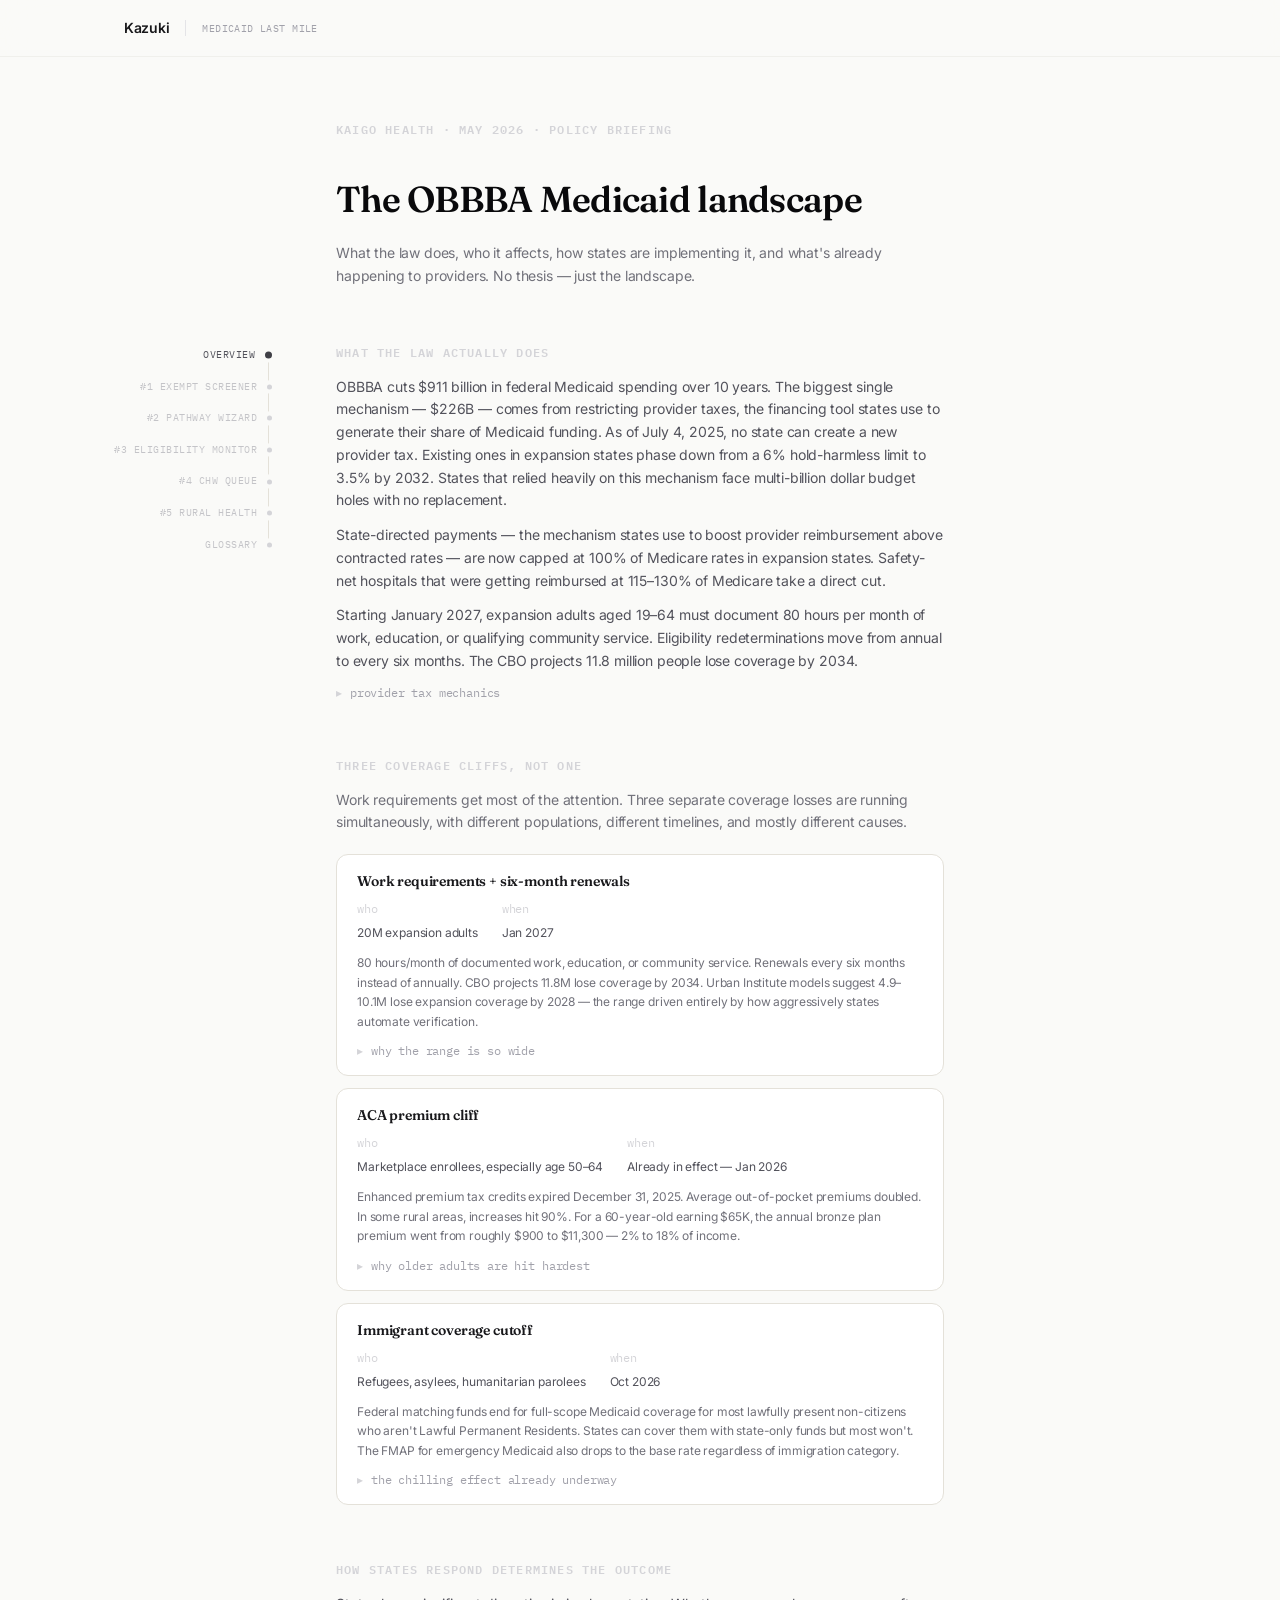
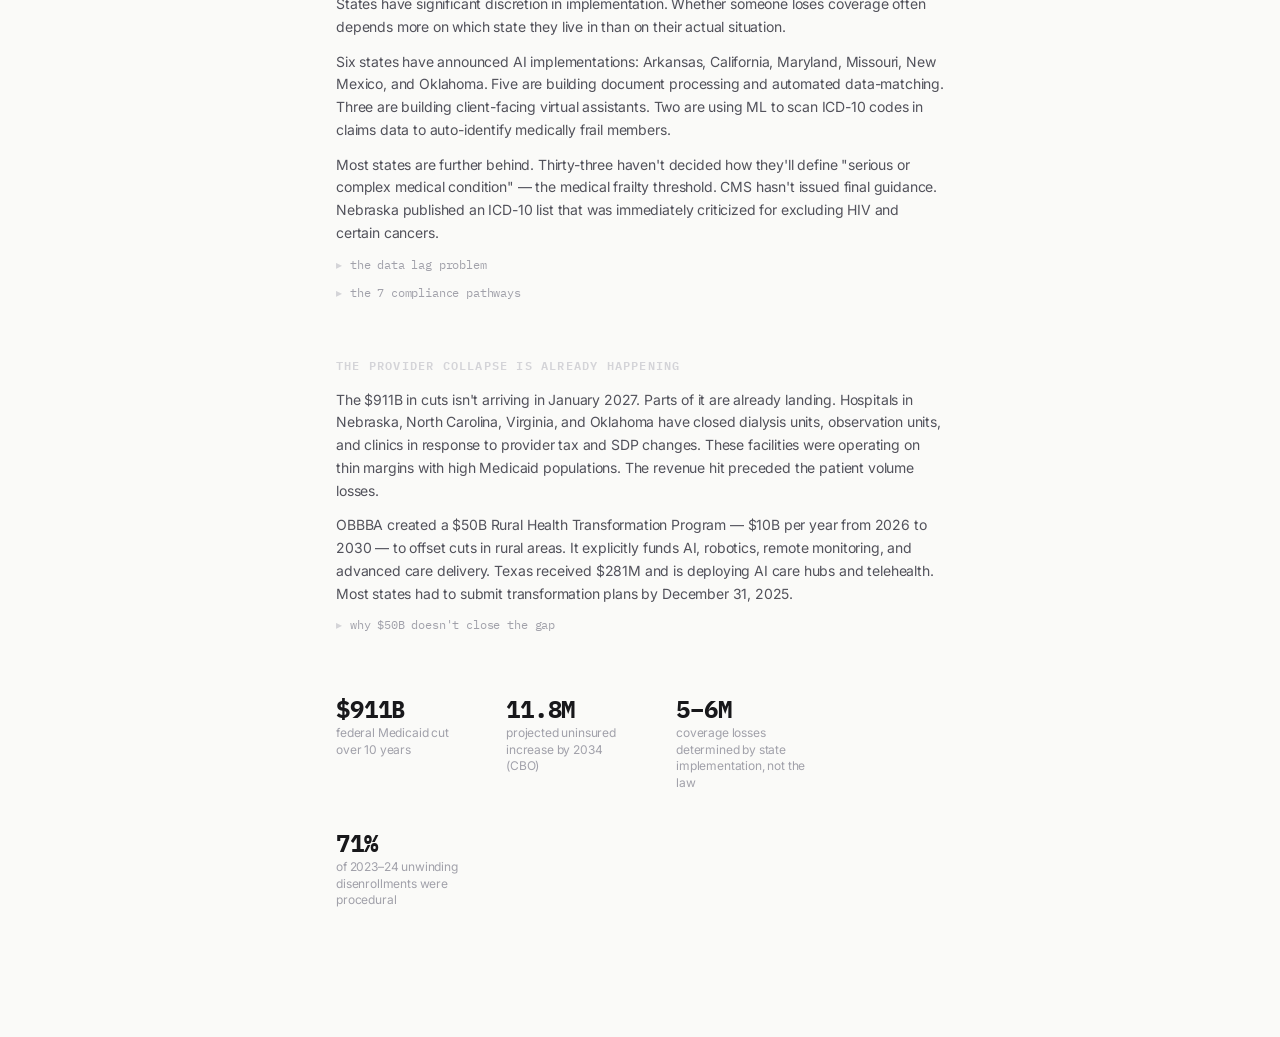
==== commit e698ea32: "Remove thesis section from Medicaid Last Mile post Co-Authored-By: Claude Sonnet 4.6 <noreply@anthro" ====
--- a/writing/medicaid-last-mile/index.html
+++ b/writing/medicaid-last-mile/index.html
@@ -3,8 +3,8 @@
   <head>
     <meta charset="UTF-8" />
     <meta name="viewport" content="width=device-width, initial-scale=1.0" />
-    <title>Medicaid Last Mile — Kaigo Health Thesis | Kazuki</title>
-    <meta name="description" content="Millions of eligible people are going to lose Medicaid next year. Not because they stop qualifying — because the compliance systems don't work. Kaigo's working thesis and five product ideas." />
+    <title>Medicaid Last Mile — OBBBA Landscape | Kazuki</title>
+    <meta name="description" content="Millions of eligible people are going to lose Medicaid next year. Not because they stop qualifying — because the compliance systems don't work. A deep look at the OBBBA landscape and what's already happening." />
     <link rel="preconnect" href="https://fonts.googleapis.com" />
     <link rel="preconnect" href="https://fonts.gstatic.com" crossorigin />
     <link href="https://fonts.googleapis.com/css2?family=Fraunces:ital,opsz,wght@0,9..144,300;0,9..144,600;0,9..144,700;1,9..144,300&family=IBM+Plex+Mono:wght@400;500&family=Inter:wght@300;400;500;600&display=swap" rel="stylesheet" />
